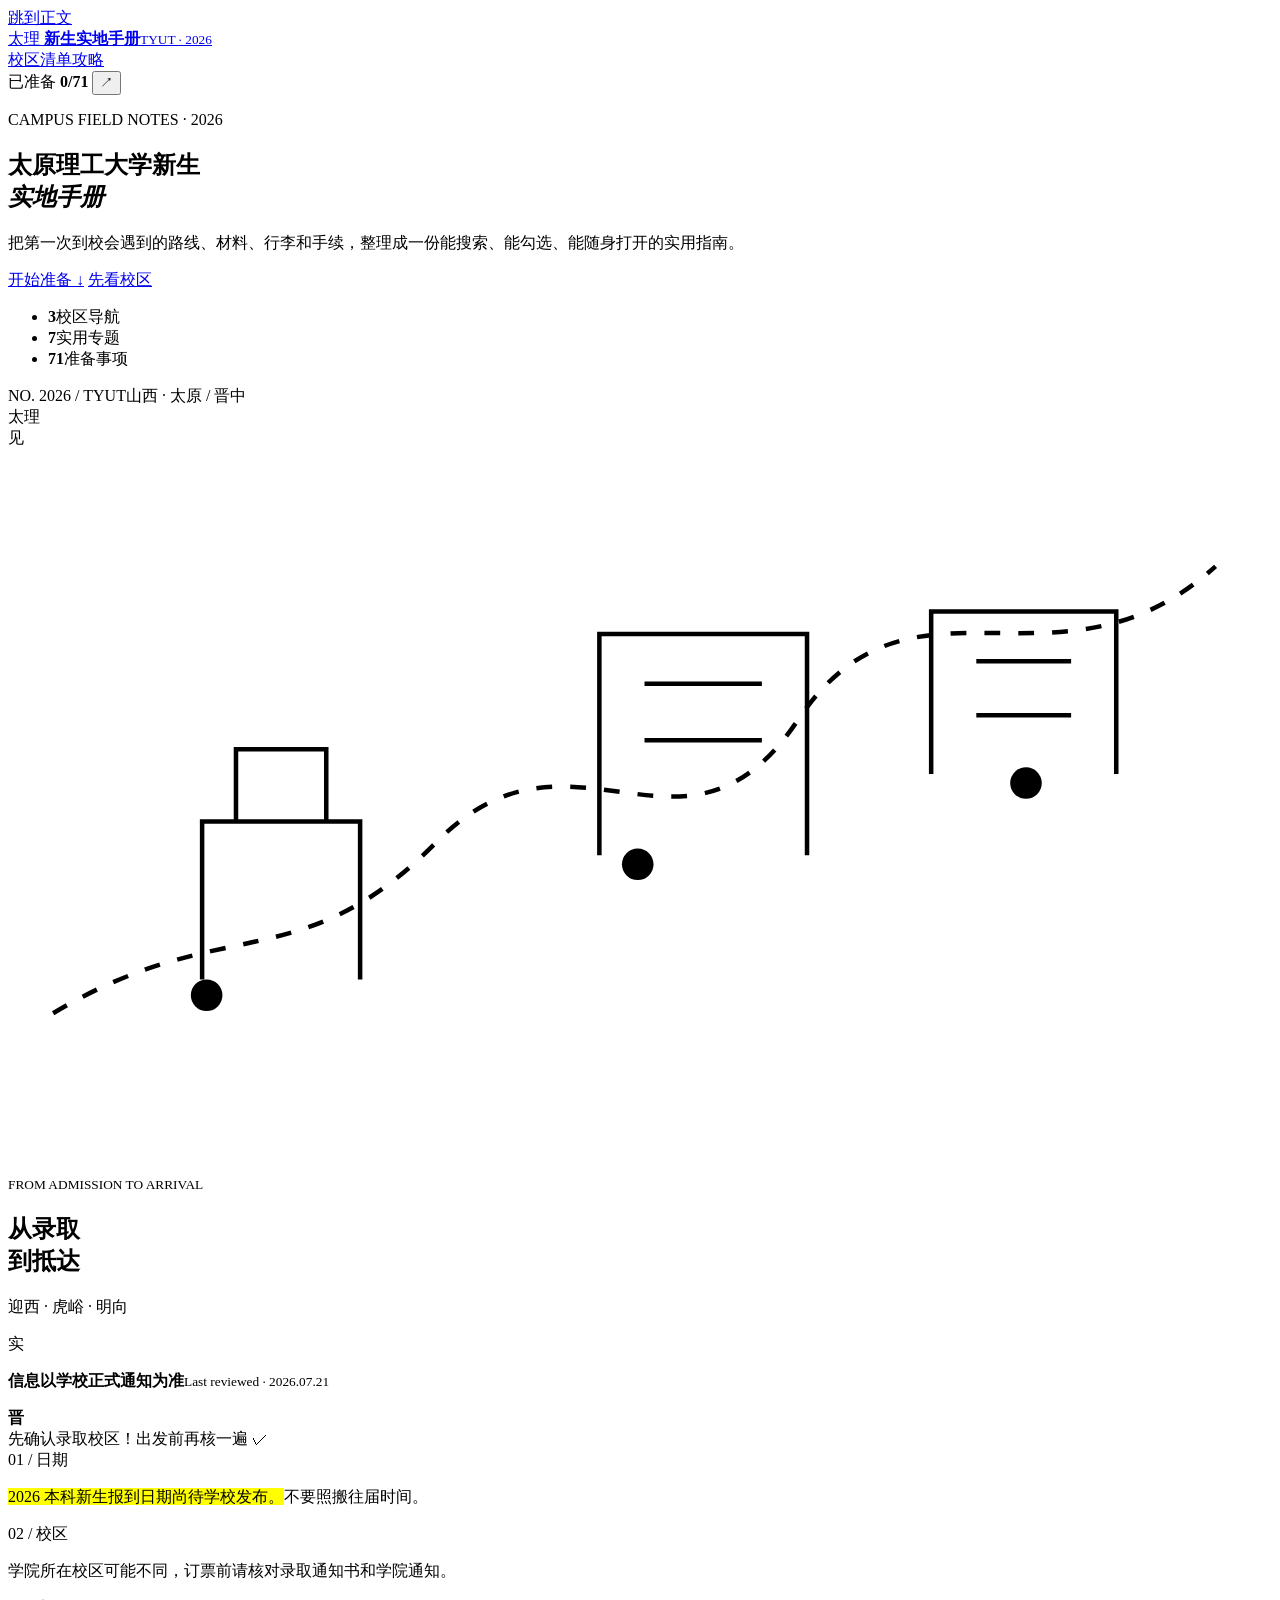
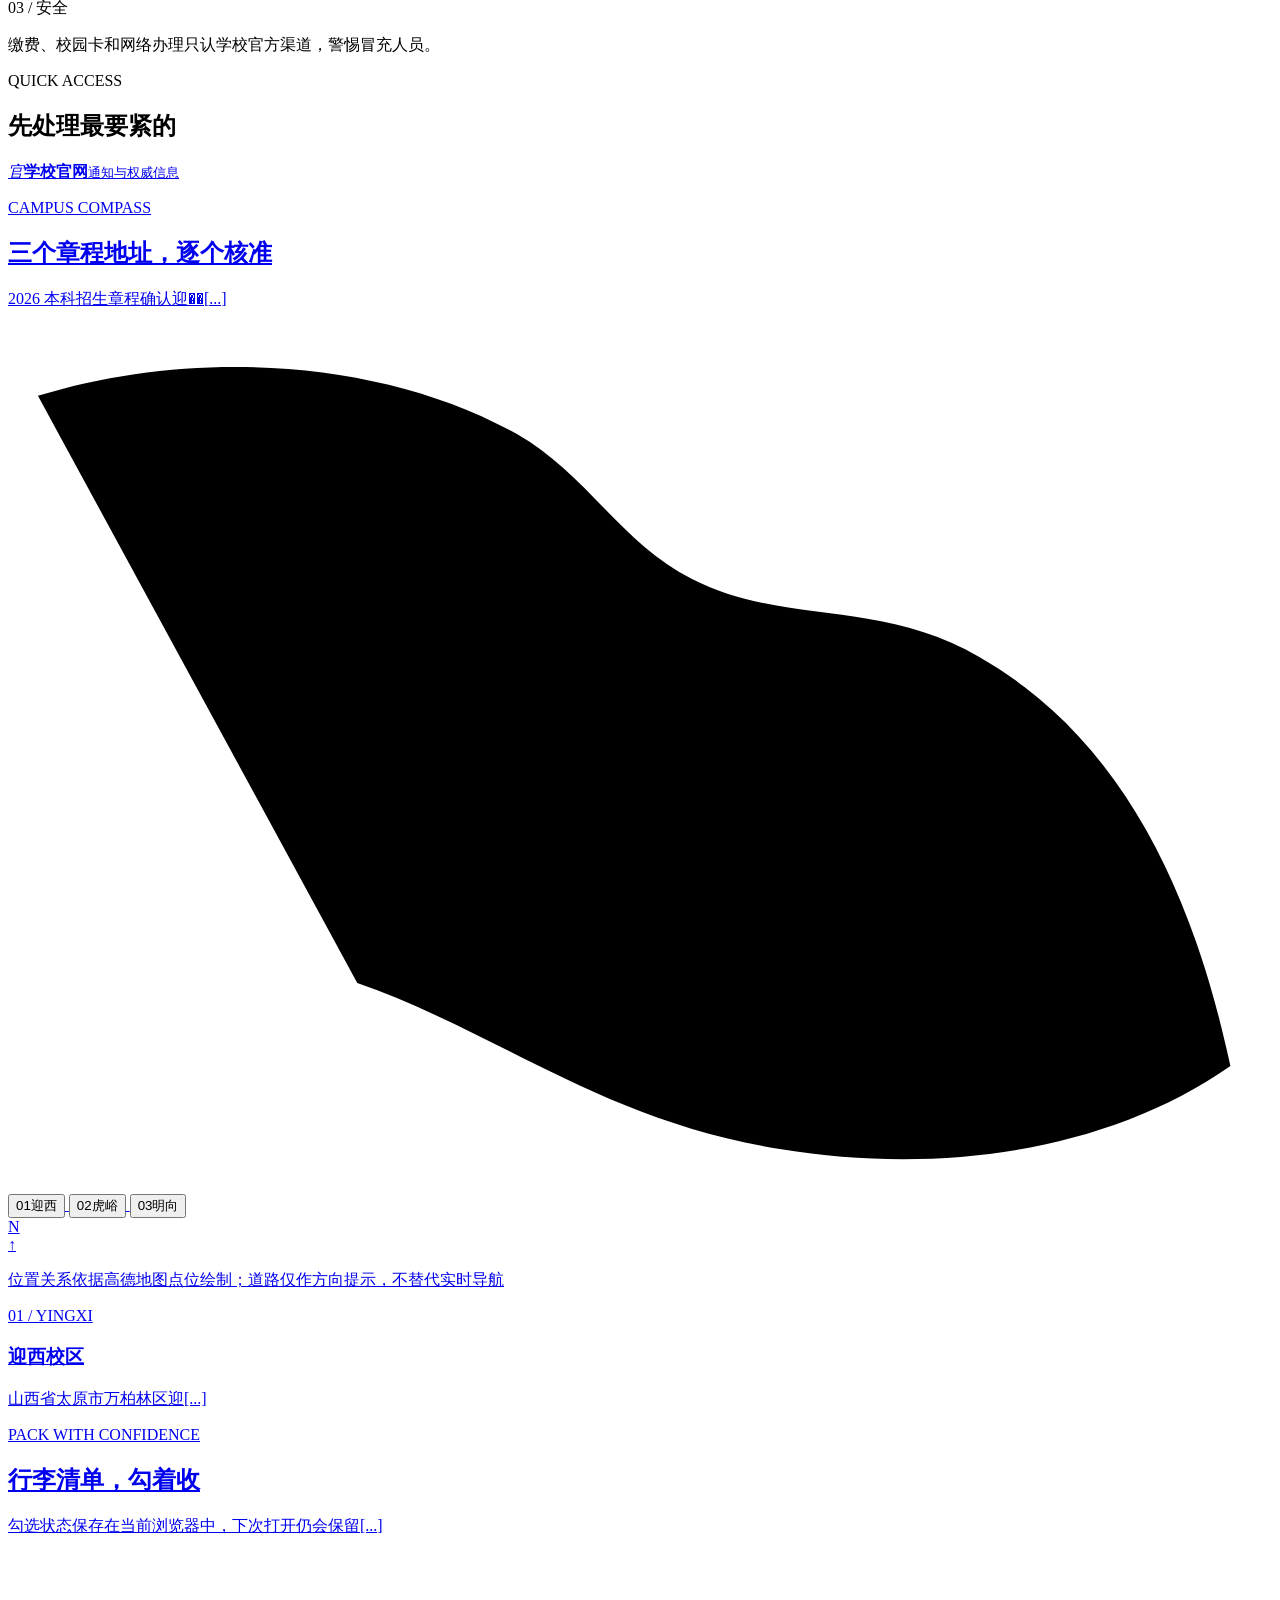
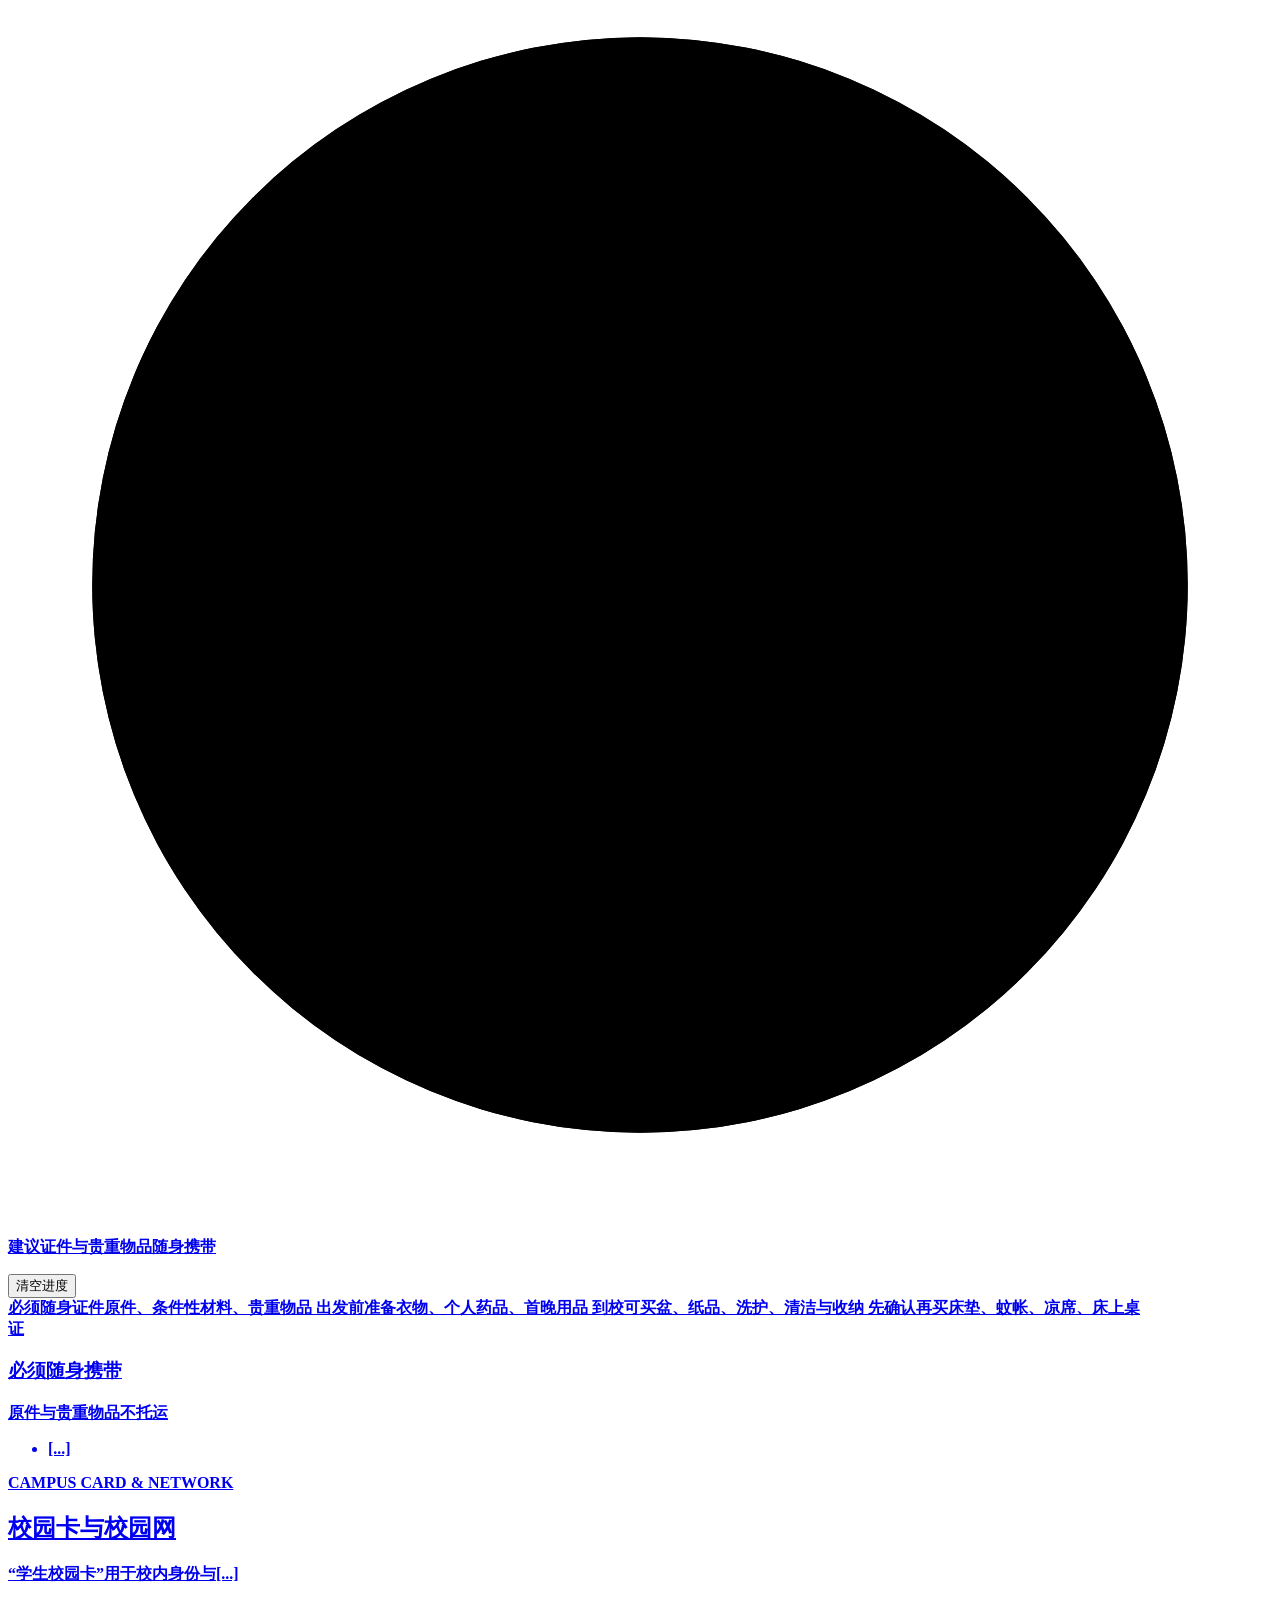
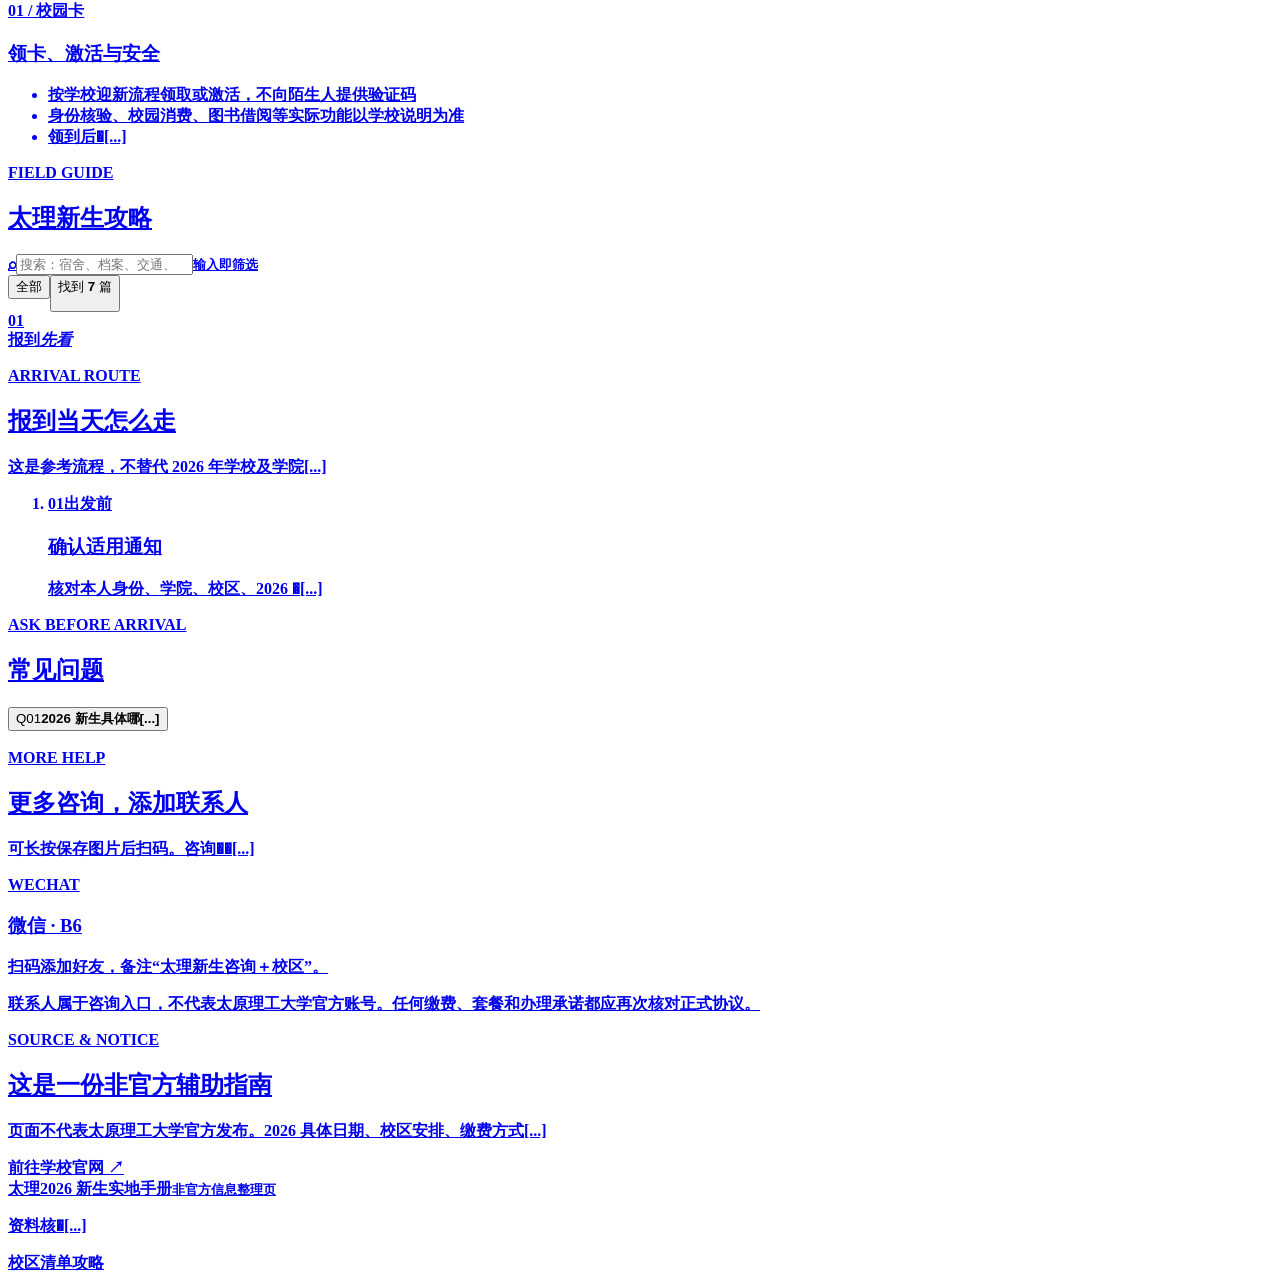
==== index.html @ c33eca6f "Rename site: add index.html and move assets to assets/ (styles.css, app.js)" ====
<!DOCTYPE html>
<!-- saved from url=(0042)https://tyut-2026-guide.pages.dev/#contact -->
<html lang="zh-CN" style="--progress-offset: 327;"><head><meta http-equiv="Content-Type" content="text/html; charset=UTF-8">
    
    <meta name="viewport" content="width=device-width, initial-scale=1.0">
    <meta name="theme-color" content="#a62b2b">
    <meta name="description" content="太原理工大学 2026 新生实地手册：报到准备、校区导览、行李清单、到校流程与常见问题。">
    <title>太原理工大学 2026 新生实地手册</title>
    <link rel="icon" href="https://tyut-2026-guide.pages.dev/favicon.svg">
    <link rel="stylesheet" href="./assets/styles.css">
  </head>
  <body>
    <a class="skip-link" href="https://tyut-2026-guide.pages.dev/#main">跳到正文</a>
    <header class="site-header" id="top">
      <div class="shell nav-wrap">
        <a class="brand" href="https://tyut-2026-guide.pages.dev/#top" aria-label="返回首页">
          <span class="brand-seal">太理</span>
          <span><strong>新生实地手册</strong><small>TYUT · 2026</small></span>
        </a>
        <nav class="desktop-nav" aria-label="主导航">
          <a href="https://tyut-2026-guide.pages.dev/#map" class="">校区</a><a href="https://tyut-2026-guide.pages.dev/#checklist" class="">清单</a><a href="https://tyut-2026-guide.pages.dev/#[...]" class="">攻略</a>
        </nav>
        <div class="nav-actions">
          <span class="nav-progress">已准备 <strong data-progress-text="">0/71</strong></span>
          <button class="icon-button" type="button" data-share="" aria-label="分享本手册">↗</button>
        </div>
      </div>
    </header>

    <main id="main" tabindex="-1">
      <section class="hero shell">
        <div class="hero-copy reveal visible">
          <p class="eyebrow">CAMPUS FIELD NOTES · 2026</p>
          <h1><span>太原理工大学</span>新生<br><em>实地手册</em></h1>
          <p class="hero-intro">把第一次到校会遇到的路线、材料、行李和手续，整理成一份能搜索、能勾选、能随身打开的实用指南。</p>
          <div class="hero-actions">
            <a class="button button-primary" href="https://tyut-2026-guide.pages.dev/#checklist">开始准备 <span>↓</span></a>
            <a class="button button-ghost" href="https://tyut-2026-guide.pages.dev/#map">先看校区</a>
          </div>
          <ul class="hero-stats" aria-label="手册概览">
            <li><strong>3</strong><span>校区导航</span></li>
            <li><strong id="guide-count">7</strong><span>实用专题</span></li>
            <li><strong id="item-count">71</strong><span>准备事项</span></li>
          </ul>
        </div>
        <div class="field-wrap reveal reveal-delay visible">
          <span class="tape tape-one"></span><span class="tape tape-two"></span>
          <article class="field-card">
            <div class="field-top"><span>NO. 2026 / TYUT</span><span>山西 · 太原 / 晋中</span></div>
            <div class="field-stamp">太理<br>见</div>
            <div class="campus-sketch" aria-hidden="true">
              <svg viewBox="0 0 560 320" role="img">
                <path d="M20 250 C95 205 130 235 190 174 S300 195 350 120 S465 115 535 52" fill="none" stroke="currentColor" stroke-width="2" stroke-dasharray="7 8"></path>
                <path d="M86 235v-70h70v70m-55-70v-32h40v32m121 15v-98h92v98m-72-76h52m-52 25h52m75 15v-72h82v72m-62-50h42m-42 24h42" fill="none" stroke="currentColor" stroke-width="2"></path>
                <circle cx="88" cy="242" r="7"></circle><circle cx="279" cy="184" r="7"></circle><circle cx="451" cy="148" r="7"></circle>
              </svg>
            </div>
            <div class="field-main"><small>FROM ADMISSION TO ARRIVAL</small><h2>从录取<br>到抵达</h2><p>迎西 · 虎峪 · 明向</p></div>
            <div class="field-foot"><span class="mini-seal">实</span><p><strong>信息以学校正式通知为准</strong><small>Last reviewed · 2026.07.21</small></p><b>晋</b></div>
          </article>
          <span class="hand-note note-one">先确认录取校区！</span><span class="hand-note note-two">出发前再核一遍 ✓</span>
        </div>
      </section>

      <section class="shell notice-section reveal visible" aria-label="重要提醒">
        <article><span>01 / 日期</span><p><mark>2026 本科新生报到日期尚待学校发布。</mark>不要照搬往届时间。</p></article>
        <article><span>02 / 校区</span><p>学院所在校区可能不同，订票前请核对录取通知书和学院通知。</p></article>
        <article><span>03 / 安全</span><p>缴费、校园卡和网络办理只认学校官方渠道，警惕冒充人员。</p></article>
      </section>

      <section class="quick shell section-space">
        <header class="section-heading reveal visible"><p class="eyebrow">QUICK ACCESS</p><h2>先处理最要紧的</h2></header>
        <div class="quick-grid">
          <a class="quick-card reveal visible" href="https://www.tyut.edu.cn/" target="_blank" rel="noopener"><i>官</i><span><strong>学校官网</strong><small>通知与权威信息</small></spa[...]</a>
        </div>
      </section>

      <section class="map-section" id="map">
        <div class="shell section-space">
          <header class="section-heading split light reveal visible"><div><p class="eyebrow">CAMPUS COMPASS</p><h2>三个章程地址，逐个核准</h2></div><p>2026 本科招生章程确认迎��[...]</p></header>
          <div class="map-layout reveal visible">
            <div class="map-board" aria-label="太原理工大学校区示意图">
              <div class="map-grid"></div>
              <svg class="regional-map" viewBox="0 0 760 520" aria-hidden="true">
                <path class="district-shape" d="M18 42C112 13 226 20 306 65c42 24 63 66 105 87 54 28 113 12 173 47 82 47 127 134 151 246-76 53-178 65-270 50-108-17-171-71-255-100C132 368 61 359 20[...]"/>
              </svg>
              <button class="map-pin active" style="--x:20%;--y:25%" data-campus="yingxi"><span>01</span>迎西</button>
              <button class="map-pin" style="--x:20%;--y:34%" data-campus="huyu"><span>02</span>虎峪</button>
              <button class="map-pin" style="--x:80%;--y:75%" data-campus="mingxiang"><span>03</span>明向</button>
              <div class="map-north">N<br><span>↑</span></div>
              <p class="map-caption">位置关系依据高德地图点位绘制；道路仅作方向提示，不替代实时导航</p>
            </div>
            <aside class="campus-panel" id="campus-panel" aria-live="polite"><span class="campus-index">01 / YINGXI</span><h3>迎西校区</h3><p class="address">山西省太原市万柏林区迎[...]</p></aside>
          </div>
        </div>
      </section>

      <section class="checklist-section" id="checklist">
        <div class="shell section-space">
          <div class="checklist-intro reveal visible">
            <header class="section-heading light"><p class="eyebrow">PACK WITH CONFIDENCE</p><h2>行李清单，勾着收</h2><p>勾选状态保存在当前浏览器中，下次打开仍会保留[...]</p></header>
            <div class="progress-ring"><svg viewBox="0 0 120 120"><circle cx="60" cy="60" r="52"></circle><circle class="progress-value" cx="60" cy="60" r="52"></circle></svg><strong data-progres[...]</div>
          </div>
          <div class="check-toolbar"><p>建议证件与贵重物品随身携带</p><button type="button" data-clear-checks="">清空进度</button></div>
          <div class="pack-legend" aria-label="物品准备分类">
            <span><b>必须随身</b>证件原件、条件性材料、贵重物品</span>
            <span><b>出发前准备</b>衣物、个人药品、首晚用品</span>
            <span><b>到校可买</b>盆、纸品、洗护、清洁与收纳</span>
            <span><b>先确认再买</b>床垫、蚊帐、凉席、床上桌</span>
          </div>
          <div class="check-grid" id="check-grid"><article class="check-group"><header><span>证</span><div><h3>必须随身携带</h3><p>原件与贵重物品不托运</p></div></header><ul><li>[...]
        </div>
      </section>

      <section class="campus-card-section shell section-space" id="campus-card">
        <header class="section-heading split reveal visible"><div><p class="eyebrow">CAMPUS CARD &amp; NETWORK</p><h2>校园卡与校园网</h2></div><p>“学生校园卡”用于校内身份与[...]</p></header>
        <div class="campus-service-grid">
          <article class="service-panel service-panel-card reveal visible">
            <span class="service-index">01 / 校园卡</span><h3>领卡、激活与安全</h3>
            <ul><li>按学校迎新流程领取或激活，不向陌生人提供验证码</li><li>身份核验、校园消费、图书借阅等实际功能以学校说明为准</li><li>领到后�[...]</ul>
          </article>
        </div>
      </section>

      <section class="guide-section shell section-space" id="guide">
        <header class="section-heading reveal visible"><p class="eyebrow">FIELD GUIDE</p><h2>太理新生攻略</h2></header>
        <div class="guide-tools reveal visible">
          <label class="search-box"><span>⌕</span><input type="search" data-search="" placeholder="搜索：宿舍、档案、交通、防骗…"><kbd>输入即筛选</kbd></label>
          <div class="filters" id="filters" aria-label="攻略分类"><button type="button" class="active" data-filter="全部" aria-pressed="true">全部</button><button type="button" class="" d[...]
          <p>找到 <strong id="result-count">7</strong> 篇</p>
        </div>
        <div class="guide-list" id="guide-list"><article class="guide-card"><div class="guide-number">01</div><div class="guide-body"><div class="guide-meta"><span>报到</span><em>先看</em></d[...]
      </section>

      <section class="arrival shell section-space" id="arrival">
        <header class="section-heading split reveal visible"><div><p class="eyebrow">ARRIVAL ROUTE</p><h2>报到当天怎么走</h2></div><p>这是参考流程，不替代 2026 年学校及学院[...]</p></header>
        <ol class="timeline" id="timeline"><li class="reveal visible"><span class="step">01</span><time>出发前</time><h3>确认适用通知</h3><p>核对本人身份、学院、校区、2026 �[...]</li></ol>
      </section>

      <section class="faq shell section-space" id="faq">
        <header class="section-heading reveal visible"><p class="eyebrow">ASK BEFORE ARRIVAL</p><h2>常见问题</h2></header>
        <div class="faq-list" id="faq-list"><article class="faq-item"><h3><button type="button" aria-expanded="true" aria-controls="faq-0" data-faq=""><span>Q01</span><strong>2026 新生具体哪[...]</strong></button></h3></article></div>
      </section>

      <section class="contact-section" id="contact">
        <div class="shell section-space">
          <header class="section-heading split light reveal visible"><div><p class="eyebrow">MORE HELP</p><h2>更多咨询，添加联系人</h2></div><p>可长按保存图片后扫码。咨询��[...]</p></header>
          <div class="contact-grid">
            <article class="contact-card reveal visible"><div class="contact-copy"><span>WECHAT</span><h3>微信 · B6</h3><p>扫码添加好友，备注“太理新生咨询＋校区”。</p></div></article>
          </div>
          <p class="contact-disclaimer">联系人属于咨询入口，不代表太原理工大学官方账号。任何缴费、套餐和办理承诺都应再次核对正式协议。</p>
        </div>
      </section>

      <section class="source-card shell reveal visible">
        <div><p class="eyebrow">SOURCE &amp; NOTICE</p><h2>这是一份非官方辅助指南</h2><p>页面不代表太原理工大学官方发布。2026 具体日期、校区安排、缴费方式[...]</p>
        <a class="button button-primary" href="https://www.tyut.edu.cn/" target="_blank" rel="noopener">前往学校官网 ↗</a>
      </section>
    </main>

    <footer class="site-footer">
        <div class="shell"><div class="brand"><span class="brand-seal">太理</span><span><strong>2026 新生实地手册</strong><small>非官方信息整理页</small></span></div><p>资料核�[...]</p></div>
    </footer>
    <nav class="mobile-nav" aria-label="移动端导航"><a href="https://tyut-2026-guide.pages.dev/#map">校区</a><a href="https://tyut-2026-guide.pages.dev/#checklist">清单</a><a href="https://tyut-2026-guide.pages.dev/#guide">攻略</a></nav>
    <div class="toast" role="status" aria-live="polite"></div>
    <script type="module" src="./assets/app.js"></script>
  

</body></html>
---- assets/styles.css ----
@charset "UTF-8";

:root{--red:#a62b2b;--red-dark:#762020;--blue:#163b59;--blue-deep:#0c273b;--paper:#f3edde;--paper-light:#fffdf7;--ink:#1e2425;--muted:#687174;--gold:#d4a64f;--line:rgba(22,59,89,.16);--shadow:0 24p[...]
*{box-sizing:border-box}html{scroll-behavior:smooth;scroll-padding-top:90px;overflow-x:hidden;background:var(--paper)}body{margin:0;min-width:320px;overflow-x:hidden;color:var(--ink);background:rad[...]

.site-header{position:sticky;top:0;z-index:500;border-bottom:1px solid var(--line);background:rgba(255,253,247,.89);backdrop-filter:blur(18px) saturate(130%)}.nav-wrap{display:grid;min-height:78px;[...]

.hero{position:relative;display:grid;min-height:min(840px,calc(100svh - 78px));grid-template-columns:minmax(0,1.08fr) minmax(410px,.76fr);gap:clamp(45px,7vw,105px);align-items:center;padding-block:[...]

.notice-section{display:grid;grid-template-columns:repeat(3,1fr);overflow:hidden;color:#fff;background:var(--blue-deep);border:1px solid var(--blue-deep);border-radius:16px;box-shadow:var(--shadow[...]

.quick-grid{grid-template-columns:repeat(4,1fr)}
.regional-map .district-shape{fill:rgba(255,253,247,.28);stroke:rgba(22,59,89,.12);stroke-width:1.5;stroke-dasharray:none}.regional-map .river{fill:none;stroke:rgba(74,132,164,.45);stroke-width:15[...]
.map-section{color:#fff;background:linear-gradient(135deg,var(--blue-deep),#153d5b);clip-path:polygon(0 2.5%,100% 0,100% 97.5%,0 100%)}.map-layout{display:grid;grid-template-columns:minmax(0,1.65f[...]

.checklist-section{position:relative;color:#fff;background:linear-gradient(130deg,var(--red-dark),var(--red));clip-path:polygon(0 2.5%,100% 0,100% 97.5%,0 100%)}.checklist-section:before{position:[...]

.guide-tools{position:sticky;top:92px;z-index:30;display:grid;grid-template-columns:minmax(270px,1fr) 1.4fr auto;gap:16px;align-items:center;padding:15px;margin-bottom:28px;background:rgba(255,253[...]

.timeline{position:relative;display:grid;grid-template-columns:repeat(7,minmax(0,1fr));padding:58px 0 0;margin:0;list-style:none}.timeline:before{position:absolute;top:20px;right:7%;left:7%;conten[...]

.desktop-nav{gap:20px}.pack-legend{display:grid;grid-template-columns:repeat(4,1fr);gap:10px;margin:0 0 24px}.pack-legend span{display:flex;min-height:86px;flex-direction:column;padding:15px 17px;[...]
@media(max-width:980px){.desktop-nav{display:none}.nav-wrap{grid-template-columns:1fr auto}.hero{grid-template-columns:1fr;padding-top:65px}.hero-copy{max-width:760px}.field-wrap{width:min(560px,1[...]
@media(max-width:680px){:root{--shell:min(100% - 30px,1160px)}.section-space{padding-block:78px}.site-header .nav-progress{display:none}.hero{min-height:auto;padding-top:55px}.hero h1{font-size:cl[...]
@media(prefers-reduced-motion:reduce){html{scroll-behavior:auto}.reveal{opacity:1;transform:none;transition:none}*{transition-duration:.01ms!important}}
@media(max-width:980px){.pack-legend{grid-template-columns:repeat(2,1fr)}.campus-service-grid,.apply-mode-grid,.contact-grid{grid-template-columns:1fr}.mobile-nav{grid-template-columns:repeat(5,1f[...]
@media(max-width:680px){.pack-legend{grid-template-columns:1fr}.pack-legend span{min-height:auto}.service-panel{min-height:auto;padding:28px 24px}.card-apply-panel{padding:25px 20px}.apply-heading[...]
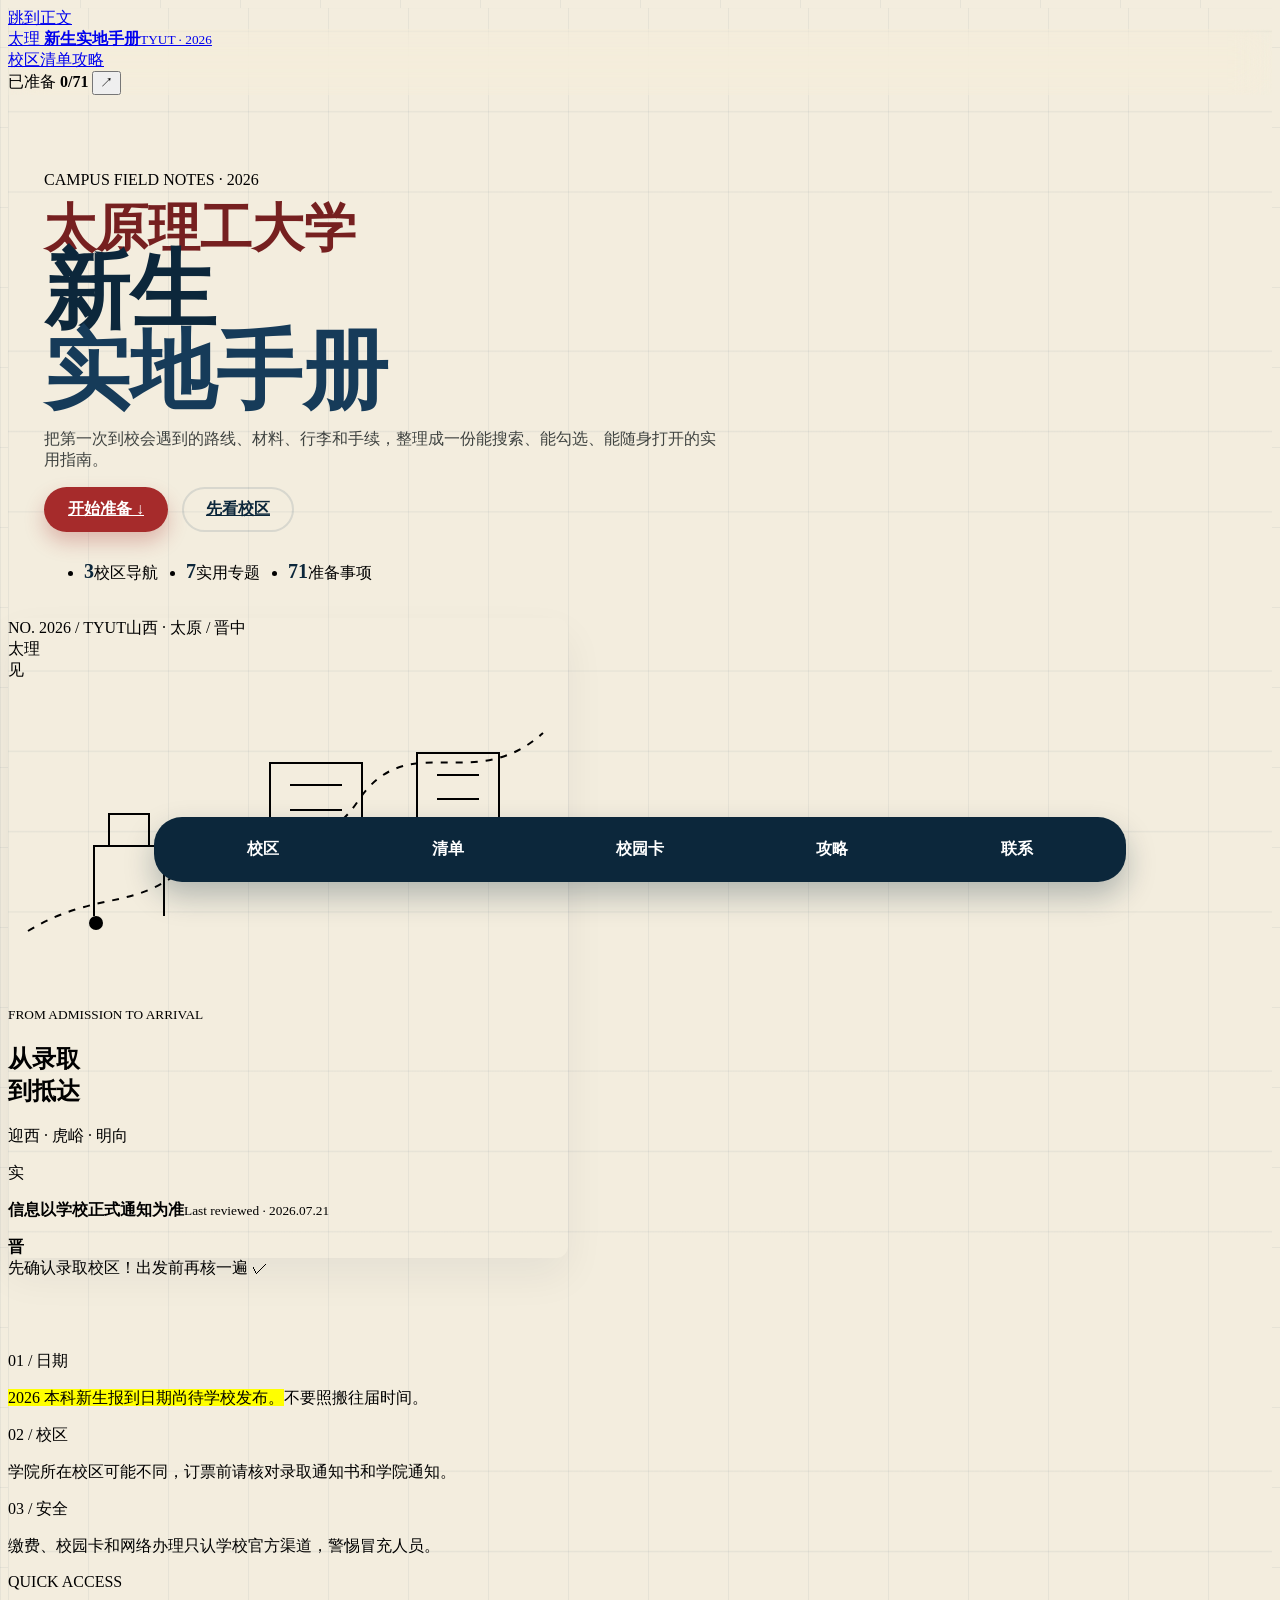
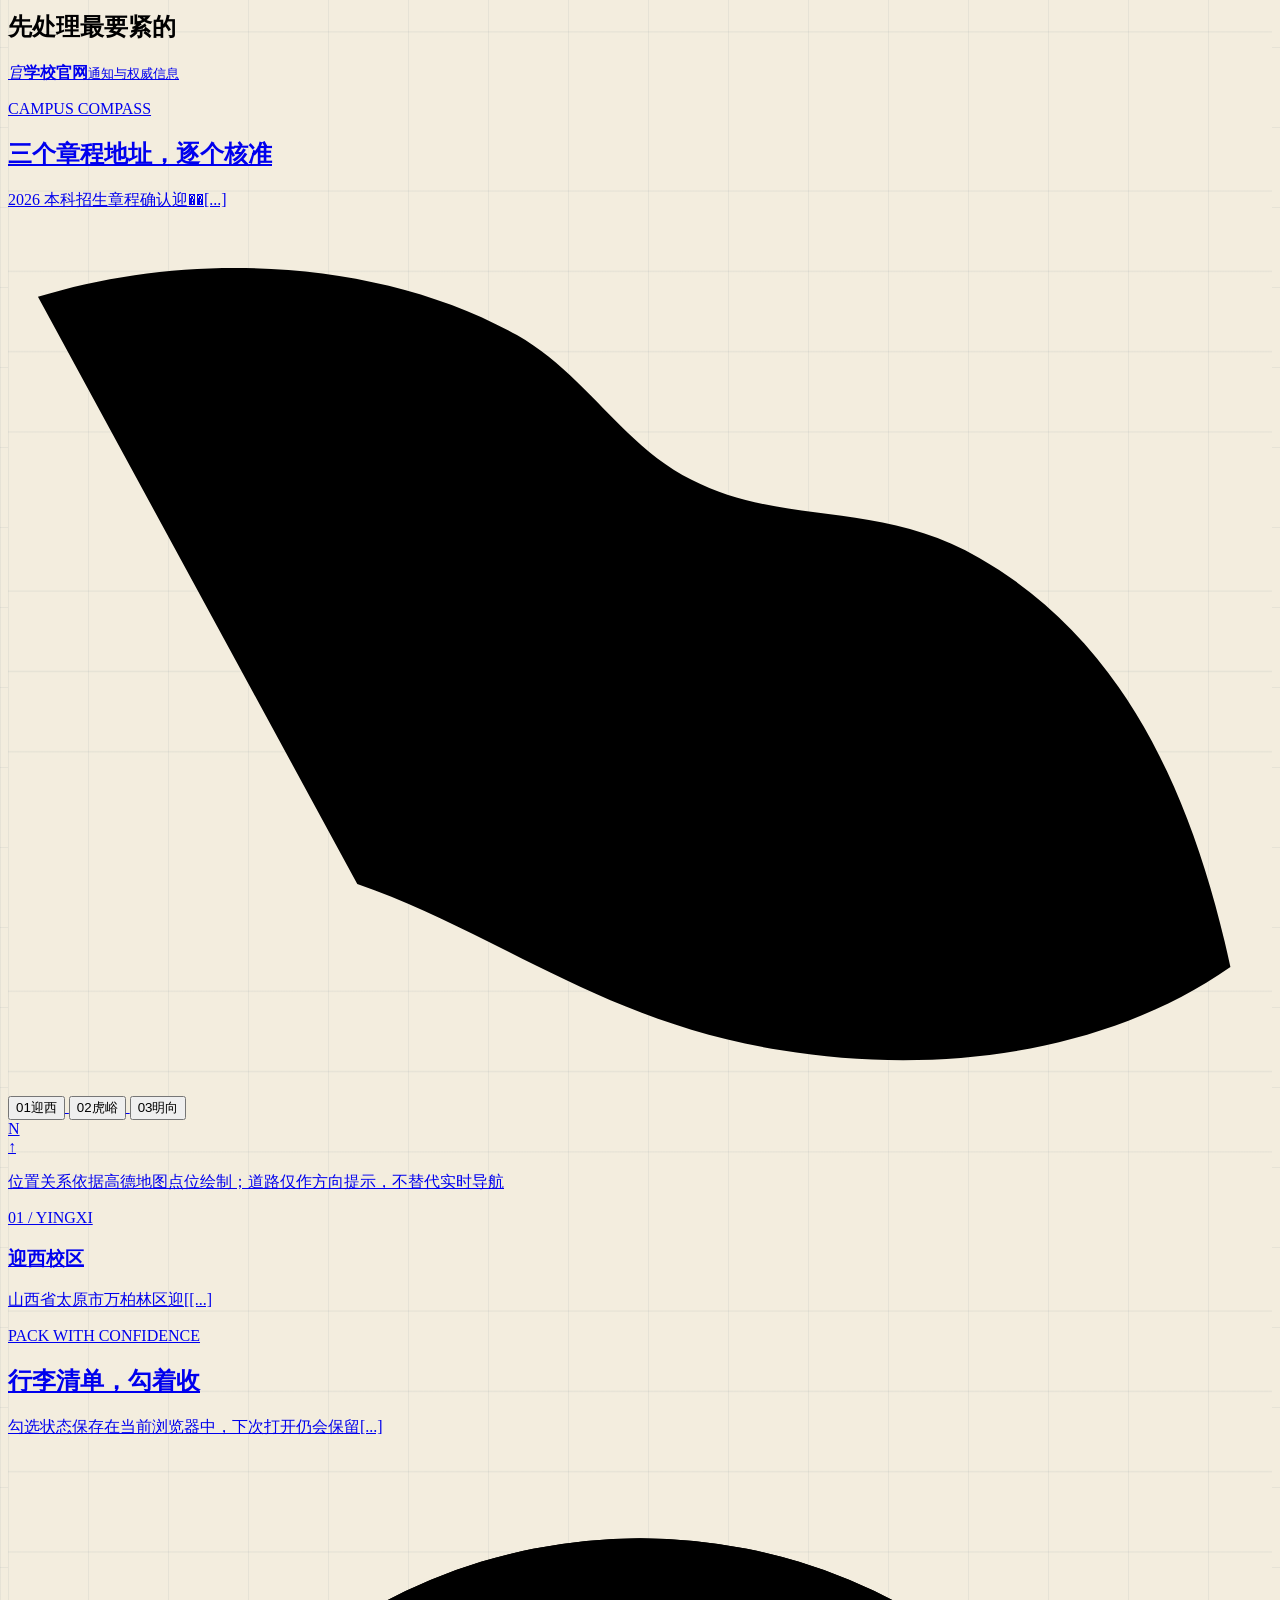
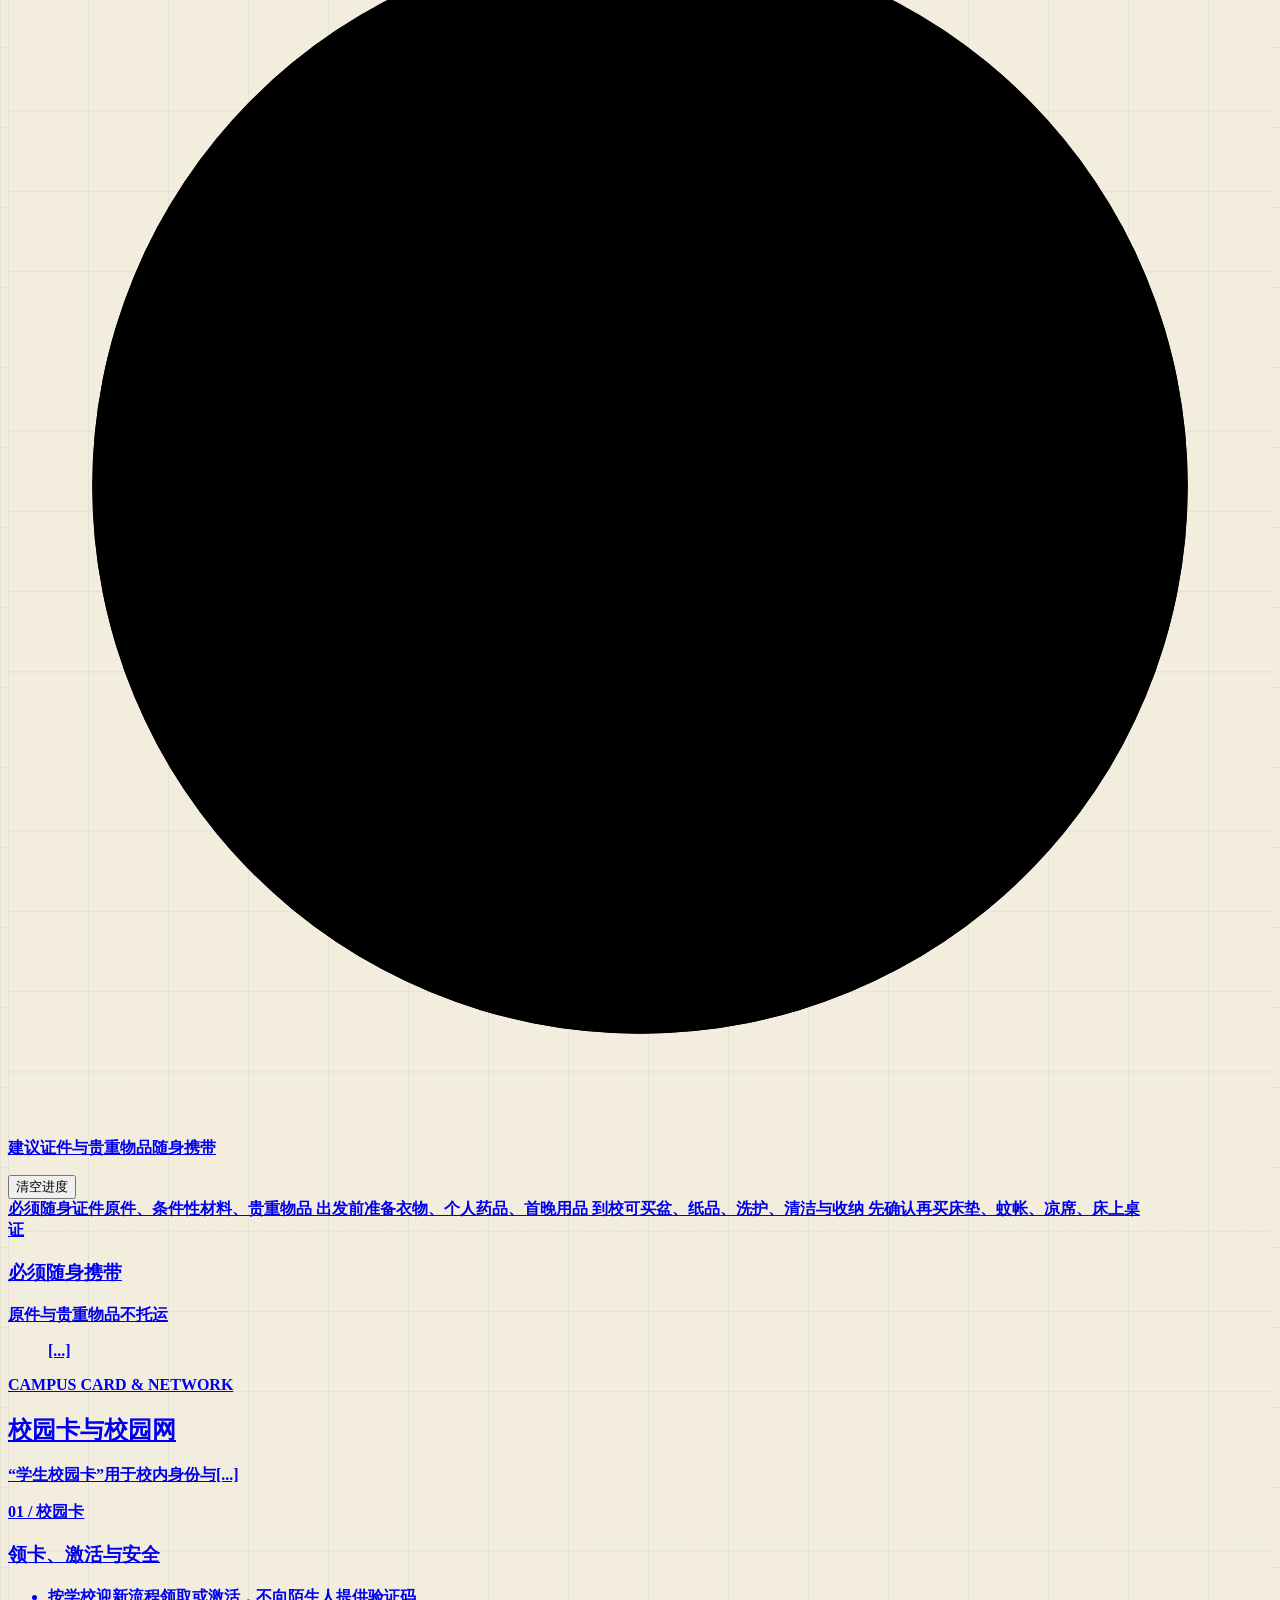
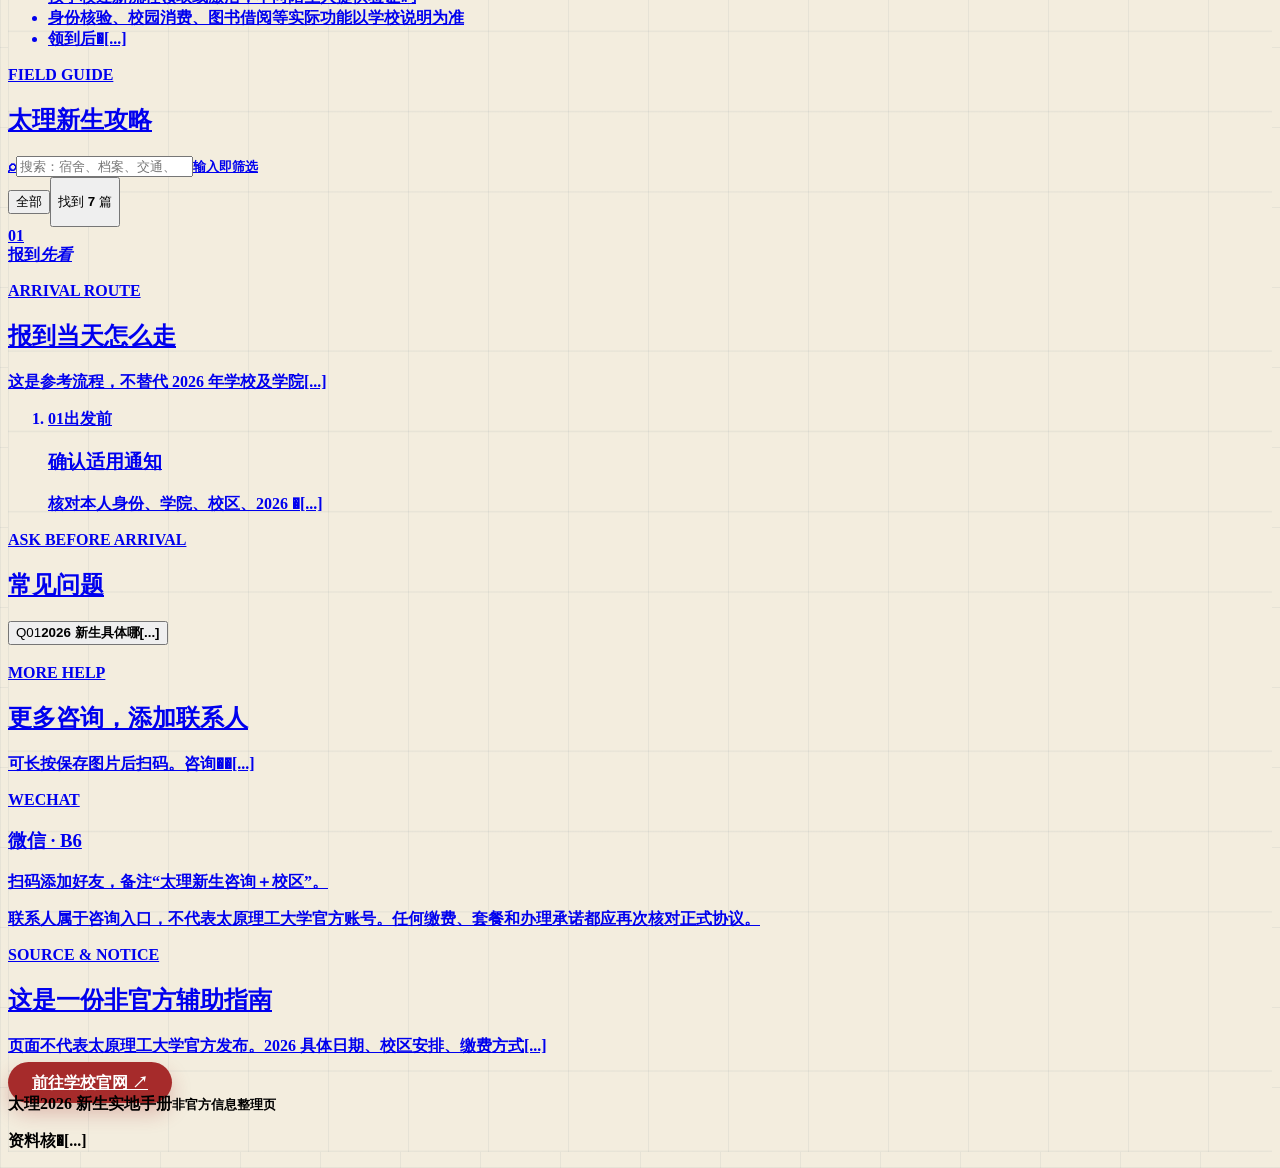
==== commit 3ebd8a64: "Load custom.css from head to enable layout overrides (paper grid, hero, bottom nav)" ====
--- a/index.html
+++ b/index.html
@@ -8,6 +8,7 @@
     <title>太原理工大学 2026 新生实地手册</title>
     <link rel="icon" href="https://tyut-2026-guide.pages.dev/favicon.svg">
     <link rel="stylesheet" href="./assets/styles.css">
+    <link rel="stylesheet" href="./assets/custom.css">
   </head>
   <body>
     <a class="skip-link" href="https://tyut-2026-guide.pages.dev/#main">跳到正文</a>
@@ -90,7 +91,7 @@
               <div class="map-north">N<br><span>↑</span></div>
               <p class="map-caption">位置关系依据高德地图点位绘制；道路仅作方向提示，不替代实时导航</p>
             </div>
-            <aside class="campus-panel" id="campus-panel" aria-live="polite"><span class="campus-index">01 / YINGXI</span><h3>迎西校区</h3><p class="address">山西省太原市万柏林区迎[...]</p></aside>
+            <aside class="campus-panel" id="campus-panel" aria-live="polite"><span class="campus-index">01 / YINGXI</span><h3>迎西校区</h3><p class="address">山西省太原市万柏林区迎[[...]</p></aside>
           </div>
         </div>
       </section>
@@ -98,8 +99,8 @@
       <section class="checklist-section" id="checklist">
         <div class="shell section-space">
           <div class="checklist-intro reveal visible">
-            <header class="section-heading light"><p class="eyebrow">PACK WITH CONFIDENCE</p><h2>行李清单，勾着收</h2><p>勾选状态保存在当前浏览器中，下次打开仍会保留[...]</p></header>
-            <div class="progress-ring"><svg viewBox="0 0 120 120"><circle cx="60" cy="60" r="52"></circle><circle class="progress-value" cx="60" cy="60" r="52"></circle></svg><strong data-progres[...]</div>
+            <header class="section-heading light"><p class="eyebrow">PACK WITH CONFIDENCE</p><h2>行李清单，勾着收</h2><p>勾选状态保存在当前浏览器中，下次打开仍会保留[...]</p>
+            <div class="progress-ring"><svg viewBox="0 0 120 120"><circle cx="60" cy="60" r="52"></circle><circle class="progress-value" cx="60" cy="60" r="52"></circle></svg><strong data-progres[...]</strong></div>
           </div>
           <div class="check-toolbar"><p>建议证件与贵重物品随身携带</p><button type="button" data-clear-checks="">清空进度</button></div>
           <div class="pack-legend" aria-label="物品准备分类">
@@ -108,7 +109,7 @@
             <span><b>到校可买</b>盆、纸品、洗护、清洁与收纳</span>
             <span><b>先确认再买</b>床垫、蚊帐、凉席、床上桌</span>
           </div>
-          <div class="check-grid" id="check-grid"><article class="check-group"><header><span>证</span><div><h3>必须随身携带</h3><p>原件与贵重物品不托运</p></div></header><ul><li>[...]
+          <div class="check-grid" id="check-grid"><article class="check-group"><header><span>证</span><div><h3>必须随身携带</h3><p>原件与贵重物品不托运</p></div></header><ul>[...]</ul></article></div>
         </div>
       </section>
 
@@ -117,7 +118,7 @@
         <div class="campus-service-grid">
           <article class="service-panel service-panel-card reveal visible">
             <span class="service-index">01 / 校园卡</span><h3>领卡、激活与安全</h3>
-            <ul><li>按学校迎新流程领取或激活，不向陌生人提供验证码</li><li>身份核验、校园消费、图书借阅等实际功能以学校说明为准</li><li>领到后�[...]</ul>
+            <ul><li>按学校迎新流程领取或激活，不向陌生人提供验证码</li><li>身份核验、校园消费、图书借阅等实际功能以学校说明为准</li><li>领到后�[...]</li></ul>
           </article>
         </div>
       </section>
@@ -126,10 +127,10 @@
         <header class="section-heading reveal visible"><p class="eyebrow">FIELD GUIDE</p><h2>太理新生攻略</h2></header>
         <div class="guide-tools reveal visible">
           <label class="search-box"><span>⌕</span><input type="search" data-search="" placeholder="搜索：宿舍、档案、交通、防骗…"><kbd>输入即筛选</kbd></label>
-          <div class="filters" id="filters" aria-label="攻略分类"><button type="button" class="active" data-filter="全部" aria-pressed="true">全部</button><button type="button" class="" d[...]
+          <div class="filters" id="filters" aria-label="攻略分类"><button type="button" class="active" data-filter="全部" aria-pressed="true">全部</button><button type="button" class="" d[...]</div>
           <p>找到 <strong id="result-count">7</strong> 篇</p>
         </div>
-        <div class="guide-list" id="guide-list"><article class="guide-card"><div class="guide-number">01</div><div class="guide-body"><div class="guide-meta"><span>报到</span><em>先看</em></d[...]
+        <div class="guide-list" id="guide-list"><article class="guide-card"><div class="guide-number">01</div><div class="guide-body"><div class="guide-meta"><span>报到</span><em>先看</em></d[...]</article></div>
       </section>
 
       <section class="arrival shell section-space" id="arrival">
@@ -146,7 +147,7 @@
         <div class="shell section-space">
           <header class="section-heading split light reveal visible"><div><p class="eyebrow">MORE HELP</p><h2>更多咨询，添加联系人</h2></div><p>可长按保存图片后扫码。咨询��[...]</p></header>
           <div class="contact-grid">
-            <article class="contact-card reveal visible"><div class="contact-copy"><span>WECHAT</span><h3>微信 · B6</h3><p>扫码添加好友，备注“太理新生咨询＋校区”。</p></div></article>
+            <article class="contact-card reveal visible"><div class="contact-copy"><span>WECHAT</span><h3>微信 · B6</h3><p>扫码添加好友，备注“太理新生咨询＋校区”。</p></[...]
           </div>
           <p class="contact-disclaimer">联系人属于咨询入口，不代表太原理工大学官方账号。任何缴费、套餐和办理承诺都应再次核对正式协议。</p>
         </div>
@@ -161,7 +162,7 @@
     <footer class="site-footer">
         <div class="shell"><div class="brand"><span class="brand-seal">太理</span><span><strong>2026 新生实地手册</strong><small>非官方信息整理页</small></span></div><p>资料核�[...]</p></div>
     </footer>
-    <nav class="mobile-nav" aria-label="移动端导航"><a href="https://tyut-2026-guide.pages.dev/#map">校区</a><a href="https://tyut-2026-guide.pages.dev/#checklist">清单</a><a href="https://tyut-2026-guide.pages.dev/#guide">攻略</a></nav>
+    <nav class="mobile-nav" aria-label="移动端导航"><a href="https://tyut-2026-guide.pages.dev/#map">校区</a><a href="https://tyut-2026-guide.pages.dev/#checklist">清单</a><a href="https://tyut-2026-guide.pages.dev/#campus-card">校园卡</a><a href="https://tyut-2026-guide.pages.dev/#guide">攻略</a><a href="https://tyut-2026-guide.pages.dev/#contact">联系</a></nav>
     <div class="toast" role="status" aria-live="polite"></div>
     <script type="module" src="./assets/app.js"></script>
   
--- a/assets/custom.css
+++ b/assets/custom.css
@@ -0,0 +1,60 @@
+@charset "UTF-8";
+
+/* Custom overrides to approximate the requested layout (paper grid, large hero, pill buttons, bottom nav) */
+:root{
+  --paper-grid-line: rgba(22,59,89,0.06);
+}
+
+/* paper grid background */
+html,body{
+  background-color: var(--paper);
+  background-image:
+    repeating-linear-gradient(0deg, var(--paper-grid-line) 0 1px, transparent 1px 80px),
+    repeating-linear-gradient(90deg, var(--paper-grid-line) 0 1px, transparent 1px 80px);
+  background-size: auto;
+}
+
+/* Hero adjustments */
+.hero{padding-top:60px;padding-bottom:90px;}
+.hero-copy{padding-left:36px;}
+.hero h1{font-size:clamp(38px,8vw,86px);line-height:0.92;margin:8px 0 18px;color:var(--blue-deep);font-weight:700;}
+.hero h1 span{display:block;font-size:0.6em;color:var(--red-dark);font-weight:600}
+.hero h1 em{font-style:normal;color:var(--blue);}
+.hero-intro{max-width:680px;color:rgba(30,36,37,.85);}
+
+/* Buttons: pill style with shadow */
+.button{border-radius:999px;padding:12px 24px;font-weight:600}
+.button-primary{background:var(--red);color:#fff;border:none;box-shadow:0 10px 20px rgba(166,43,43,0.28);}
+.button-ghost{background:transparent;border:2px solid rgba(22,59,89,0.12);color:var(--blue-deep);padding:10px 22px}
+
+/* Hero stats spacing */
+.hero-stats{display:flex;gap:28px;margin-top:28px}
+.hero-stats li{min-width:60px}
+.hero-stats strong{font-size:20px;color:var(--blue-deep)}
+
+/* Field card tilt effect slight enlarge */
+.field-wrap{transform:translateY(18px)}
+.field-card{max-width:560px;border-radius:12px}
+
+/* Sticky rounded bottom navigation (desktop and mobile) */
+.mobile-nav{position:fixed;left:50%;transform:translateX(-50%);bottom:18px;z-index:1200;display:flex;gap:18px;padding:14px 26px;background:var(--blue-deep);color:#fff;border-radius:28px;box-shadow:0 14px 30px rgba(12,39,59,0.28);max-width:920px;width:clamp(320px,88%,920px);justify-content:space-around}
+.mobile-nav a{color:#fff;padding:8px 12px;text-decoration:none;border-radius:8px}
+.mobile-nav a:hover{background:rgba(255,255,255,0.04)}
+
+/* make header less intrusive */
+.site-header{backdrop-filter:blur(18px) saturate(120%);}
+
+/* responsive tweaks */
+@media(min-width:1200px){
+  .hero{min-height:820px}
+}
+@media(max-width:980px){
+  .hero h1{font-size:46px}
+  .mobile-nav{padding:12px 18px;border-radius:20px}
+}
+
+/* small utility to ensure hero buttons stack nicely */
+.hero-actions{display:flex;gap:14px;align-items:center}
+
+/* subtle card shadow */
+.field-card{box-shadow:0 18px 40px rgba(12,39,59,0.06)}
